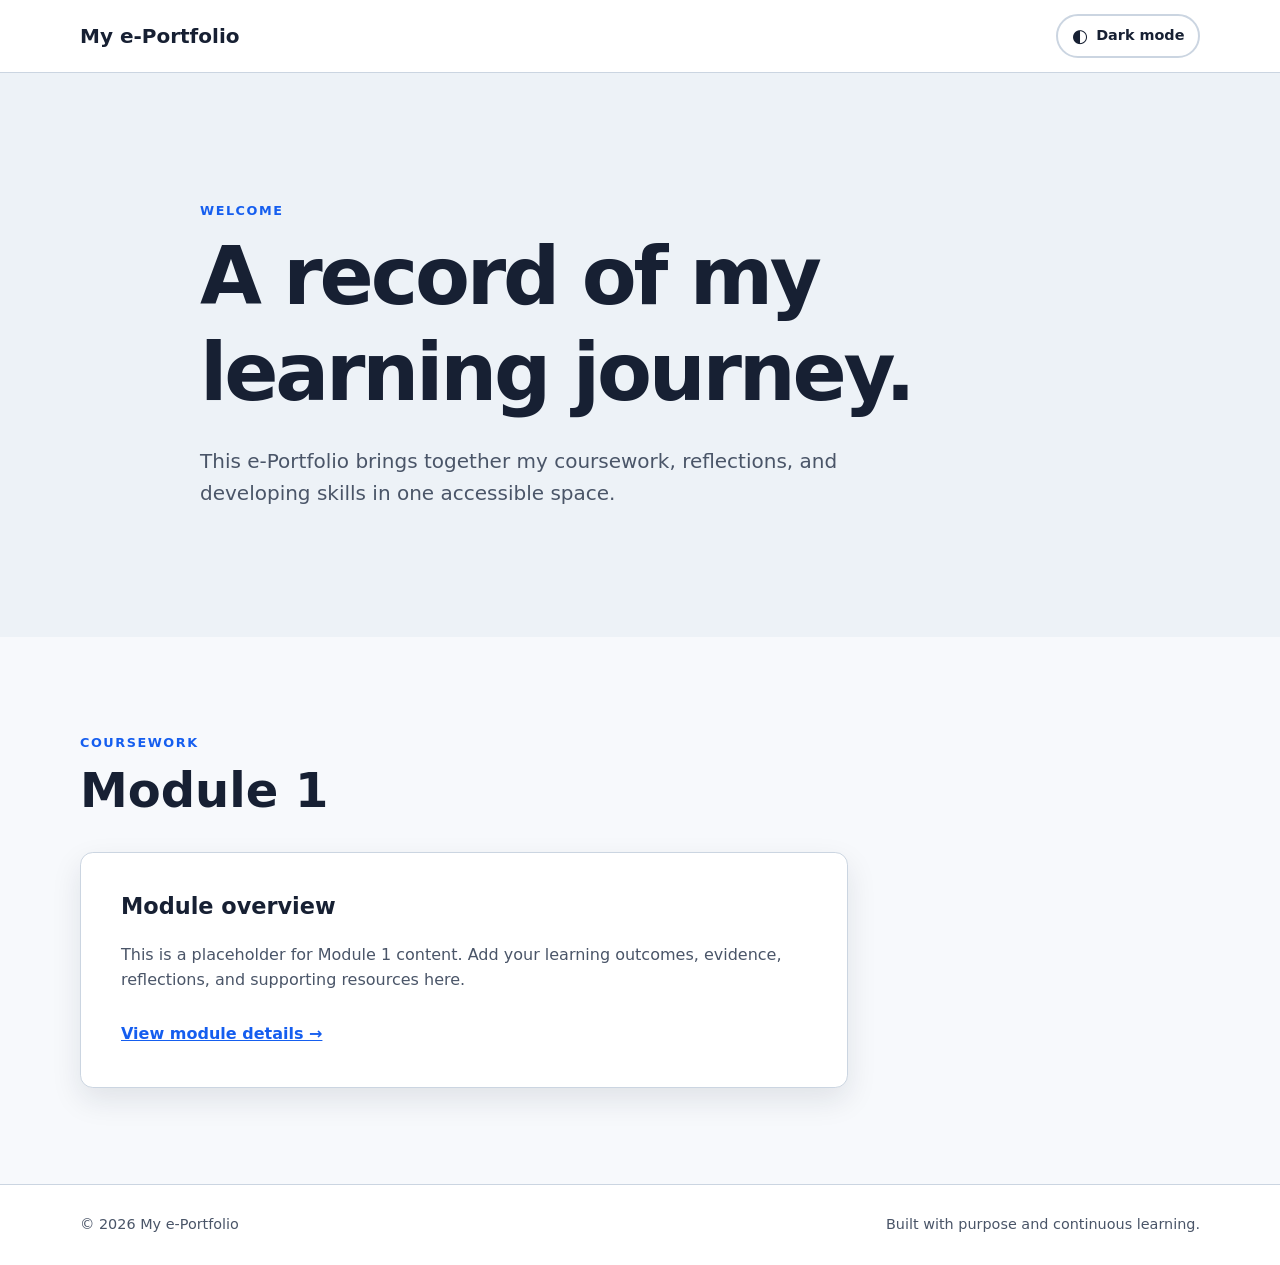
==== index.html @ b946823f "Updating" ====
<!doctype html>
<html lang="en">
  <head>
    <meta charset="utf-8" />
    <meta name="viewport" content="width=device-width, initial-scale=1" />
    <meta
      name="description"
      content="An accessible e-Portfolio documenting learning, projects, and professional growth."
    />
    <title>My e-Portfolio</title>
    <link rel="stylesheet" href="style.css" />
    <script src="script.js" defer></script>
  </head>
  <body>
    <a class="skip-link" href="#main-content">Skip to main content</a>

    <header class="site-header">
      <div class="container header-content">
        <a class="site-title" href="/" aria-label="e-Portfolio home">My e-Portfolio</a>
        <button
          class="theme-toggle"
          type="button"
          aria-pressed="false"
          aria-label="Switch to dark mode"
        >
          <span class="theme-icon" aria-hidden="true">◐</span>
          <span class="theme-label">Dark mode</span>
        </button>
      </div>
    </header>

    <main id="main-content">
      <section class="hero" aria-labelledby="intro-title">
        <div class="container hero-content">
          <p class="eyebrow">Welcome</p>
          <h1 id="intro-title">A record of my learning journey.</h1>
          <p class="hero-summary">
            This e-Portfolio brings together my coursework, reflections, and developing
            skills in one accessible space.
          </p>
        </div>
      </section>

      <section class="portfolio-section" aria-labelledby="module-1-title">
        <div class="container">
          <div class="section-heading">
            <p class="eyebrow">Coursework</p>
            <h2 id="module-1-title">Module 1</h2>
          </div>
          <article class="module-card">
            <h3>Module overview</h3>
            <p>
              This is a placeholder for Module 1 content. Add your learning outcomes,
              evidence, reflections, and supporting resources here.
            </p>
            <a class="text-link" href="#module-1-title">View module details <span aria-hidden="true">→</span></a>
          </article>
        </div>
      </section>
    </main>

    <footer class="site-footer">
      <div class="container footer-content">
        <p>&copy; 2026 My e-Portfolio</p>
        <p>Built with purpose and continuous learning.</p>
      </div>
    </footer>
  </body>
</html>
---- style.css ----
:root {
  color-scheme: light;
  --color-background: #f7f9fc;
  --color-surface: #ffffff;
  --color-surface-muted: #edf2f7;
  --color-text: #172033;
  --color-text-muted: #4a5568;
  --color-primary: #155eef;
  --color-primary-hover: #104dcc;
  --color-border: #cbd5e1;
  --color-focus: #f59e0b;
  --shadow-card: 0 12px 30px rgb(23 32 51 / 10%);
}

[data-theme="dark"] {
  color-scheme: dark;
  --color-background: #111827;
  --color-surface: #1f2937;
  --color-surface-muted: #273449;
  --color-text: #f8fafc;
  --color-text-muted: #cbd5e1;
  --color-primary: #8ab4ff;
  --color-primary-hover: #b2ccff;
  --color-border: #52627a;
  --color-focus: #fbbf24;
  --shadow-card: 0 12px 30px rgb(0 0 0 / 35%);
}

* {
  box-sizing: border-box;
}

html {
  scroll-behavior: smooth;
}

body {
  min-width: 320px;
  margin: 0;
  background: var(--color-background);
  color: var(--color-text);
  font-family: "Segoe UI", system-ui, -apple-system, BlinkMacSystemFont, sans-serif;
  line-height: 1.6;
  transition: background-color 200ms ease, color 200ms ease;
}

a {
  color: var(--color-primary);
}

a:hover {
  color: var(--color-primary-hover);
}

:focus-visible {
  outline: 3px solid var(--color-focus);
  outline-offset: 3px;
}

.container {
  width: min(calc(100% - 2rem), 70rem);
  margin-inline: auto;
}

.skip-link {
  position: absolute;
  top: -4rem;
  left: 1rem;
  z-index: 10;
  padding: 0.65rem 1rem;
  border-radius: 0.4rem;
  background: var(--color-surface);
  color: var(--color-text);
  font-weight: 700;
}

.skip-link:focus {
  top: 1rem;
}

.site-header {
  border-bottom: 1px solid var(--color-border);
  background: var(--color-surface);
}

.header-content,
.footer-content {
  display: flex;
  align-items: center;
  justify-content: space-between;
  gap: 1rem;
  min-height: 4.5rem;
}

.site-title {
  color: var(--color-text);
  font-size: 1.25rem;
  font-weight: 750;
  text-decoration: none;
}

.theme-toggle {
  display: inline-flex;
  align-items: center;
  gap: 0.5rem;
  padding: 0.55rem 0.85rem;
  border: 2px solid var(--color-border);
  border-radius: 999px;
  background: var(--color-surface);
  color: var(--color-text);
  cursor: pointer;
  font: inherit;
  font-size: 0.9rem;
  font-weight: 650;
}

.theme-toggle:hover {
  border-color: var(--color-primary);
  color: var(--color-primary);
}

.theme-icon {
  font-size: 1.15rem;
  line-height: 1;
}

.hero {
  padding: clamp(4rem, 12vw, 8rem) 0;
  background: var(--color-surface-muted);
}

.hero-content {
  max-width: 55rem;
}

.eyebrow {
  margin: 0 0 0.5rem;
  color: var(--color-primary);
  font-size: 0.8rem;
  font-weight: 750;
  letter-spacing: 0.12em;
  text-transform: uppercase;
}

h1,
h2,
h3 {
  line-height: 1.2;
}

h1 {
  max-width: 14ch;
  margin: 0;
  font-size: clamp(2.4rem, 7vw, 5rem);
  letter-spacing: -0.04em;
}

.hero-summary {
  max-width: 42rem;
  margin: 1.5rem 0 0;
  color: var(--color-text-muted);
  font-size: clamp(1.05rem, 2vw, 1.25rem);
}

.portfolio-section {
  padding: clamp(3.5rem, 8vw, 6rem) 0;
}

.section-heading {
  margin-bottom: 2rem;
}

.section-heading h2 {
  margin: 0;
  font-size: clamp(2rem, 5vw, 3rem);
}

.module-card {
  max-width: 48rem;
  padding: clamp(1.5rem, 4vw, 2.5rem);
  border: 1px solid var(--color-border);
  border-radius: 0.8rem;
  background: var(--color-surface);
  box-shadow: var(--shadow-card);
}

.module-card h3 {
  margin-top: 0;
  font-size: 1.4rem;
}

.module-card p {
  color: var(--color-text-muted);
}

.text-link {
  display: inline-block;
  margin-top: 0.75rem;
  font-weight: 700;
}

.site-footer {
  border-top: 1px solid var(--color-border);
  background: var(--color-surface);
  color: var(--color-text-muted);
  font-size: 0.9rem;
}

.footer-content {
  flex-wrap: wrap;
  min-height: 5rem;
}

.footer-content p {
  margin: 0.75rem 0;
}

@media (max-width: 36rem) {
  .header-content {
    align-items: flex-start;
    flex-direction: column;
    justify-content: center;
    padding-block: 1rem;
  }

  .theme-toggle {
    align-self: flex-start;
  }

  .footer-content {
    align-items: flex-start;
    flex-direction: column;
    gap: 0;
    justify-content: center;
  }
}

@media (prefers-reduced-motion: reduce) {
  html {
    scroll-behavior: auto;
  }

  body {
    transition: none;
  }
}
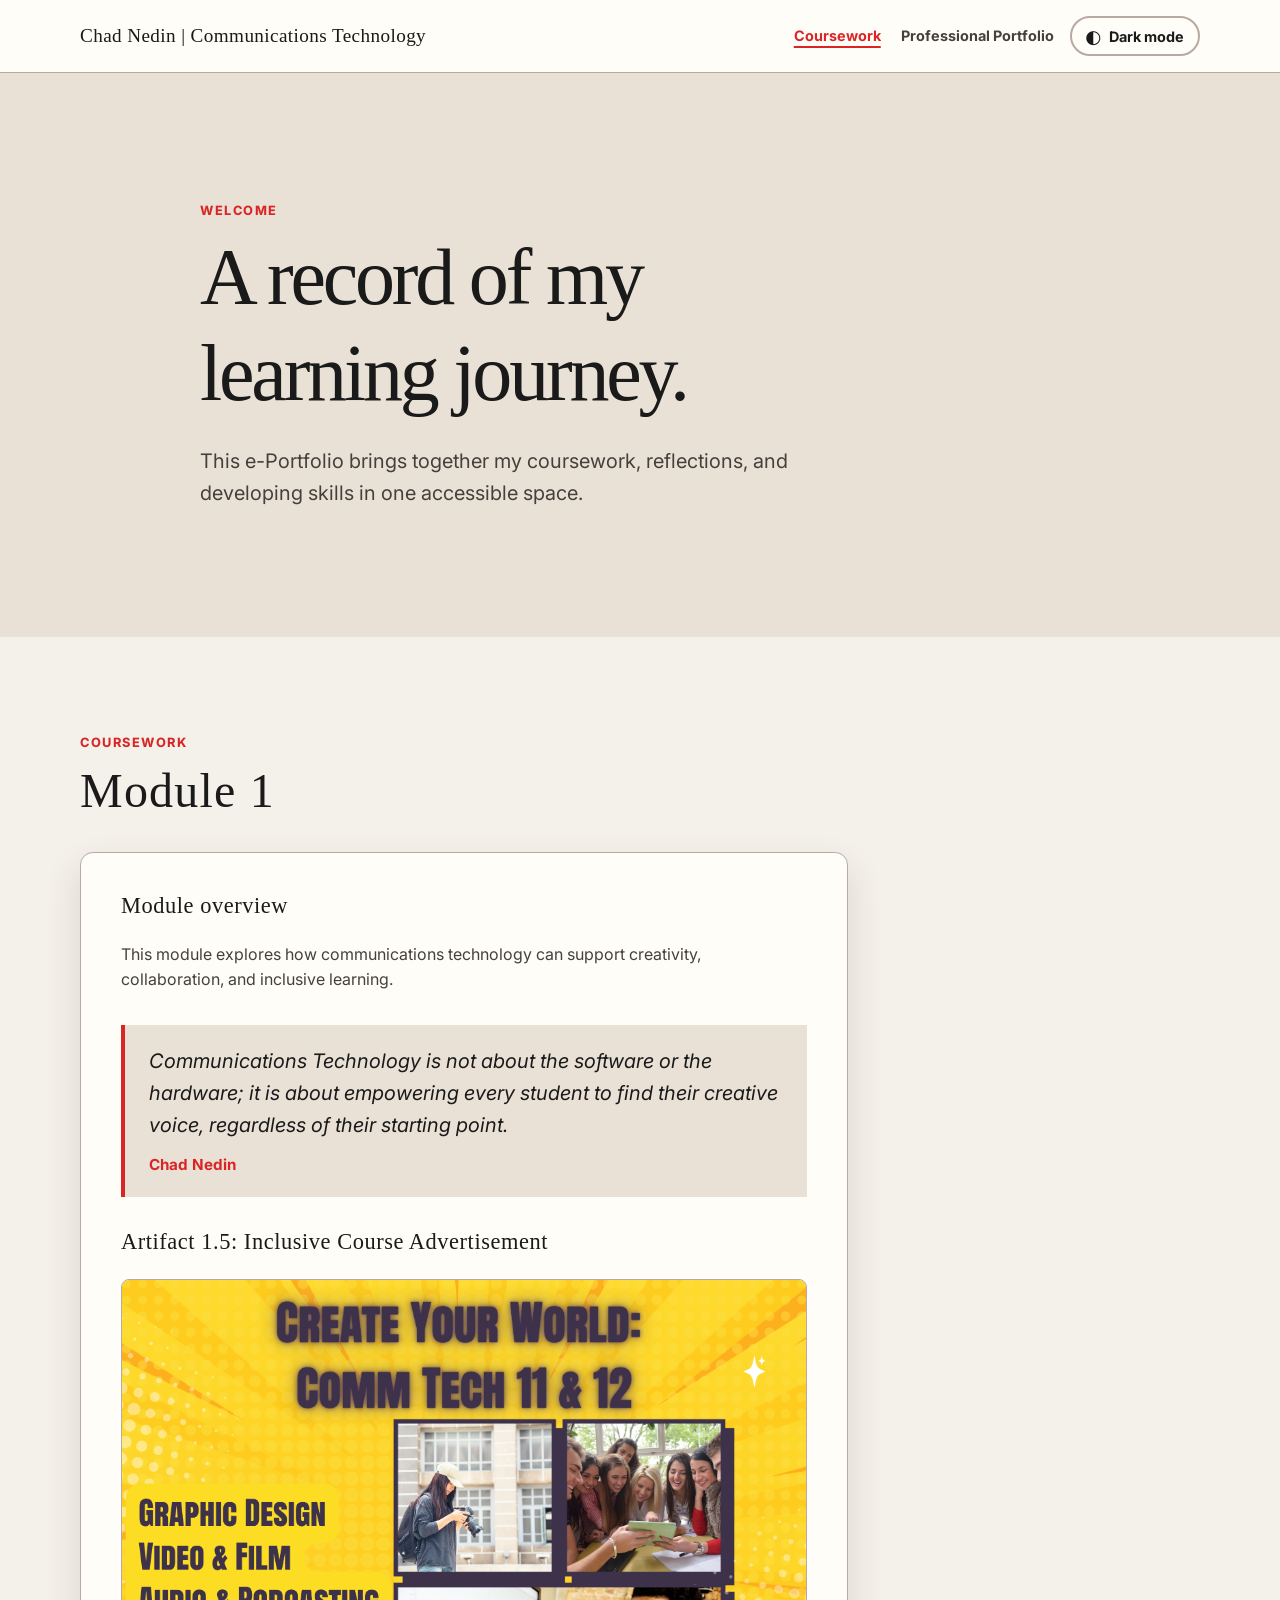
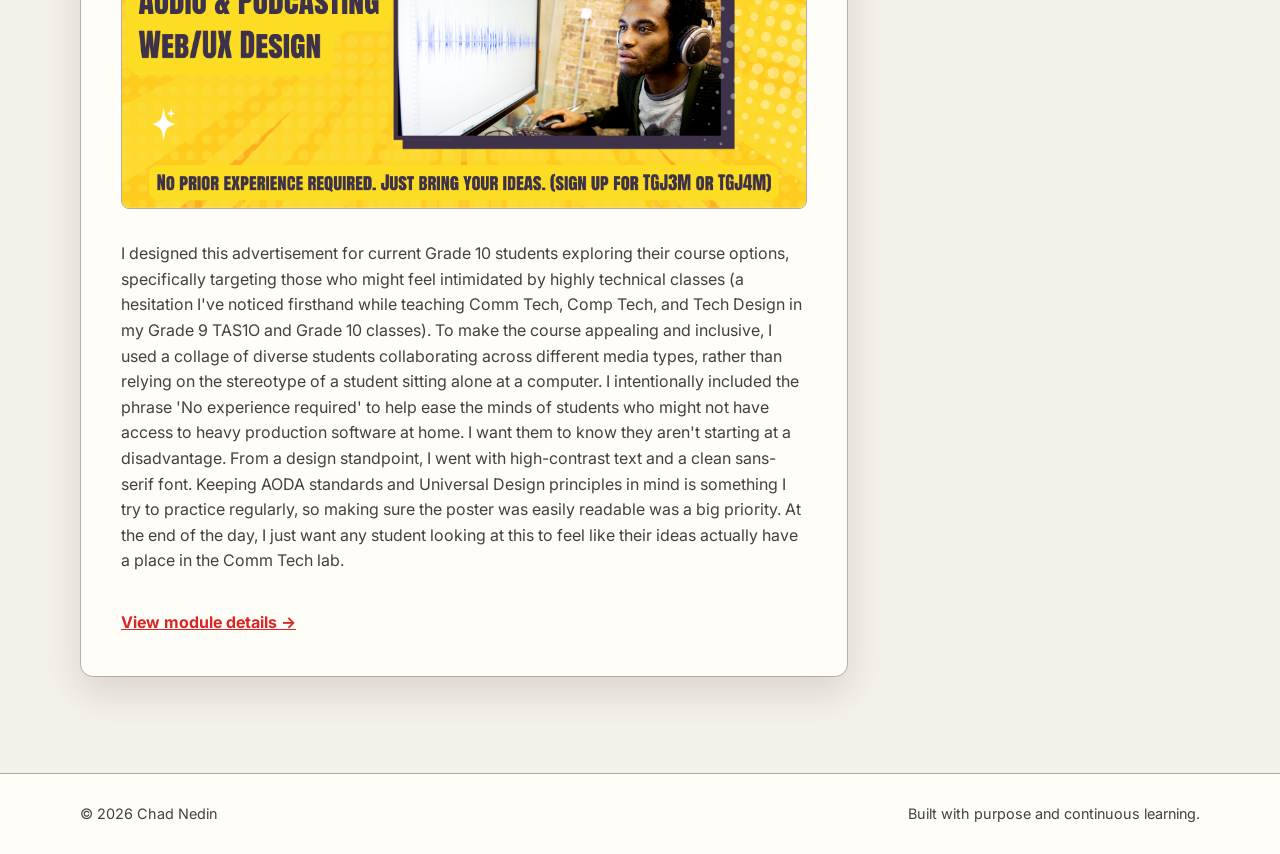
==== commit f8893731: "Upgrade portfolio with professional projects Add professional portfolio navigation, project cards, r" ====
--- a/index.html
+++ b/index.html
@@ -7,7 +7,7 @@
       name="description"
       content="An accessible e-Portfolio documenting learning, projects, and professional growth."
     />
-    <title>My e-Portfolio</title>
+    <title>Chad Nedin | Communications Technology</title>
     <link rel="stylesheet" href="style.css" />
     <script src="script.js" defer></script>
   </head>
@@ -16,7 +16,11 @@
 
     <header class="site-header">
       <div class="container header-content">
-        <a class="site-title" href="/" aria-label="e-Portfolio home">My e-Portfolio</a>
+        <a class="site-title" href="/" aria-label="e-Portfolio home">Chad Nedin | Communications Technology</a>
+        <nav class="site-nav" aria-label="Primary navigation">
+          <a href="index.html" aria-current="page">Coursework</a>
+          <a href="projects.html">Professional Portfolio</a>
+        </nav>
         <button
           class="theme-toggle"
           type="button"
@@ -50,8 +54,42 @@
           <article class="module-card">
             <h3>Module overview</h3>
             <p>
-              This is a placeholder for Module 1 content. Add your learning outcomes,
-              evidence, reflections, and supporting resources here.
+              This module explores how communications technology can support creativity,
+              collaboration, and inclusive learning.
+            </p>
+            <blockquote class="portfolio-quote">
+              <p>
+                Communications Technology is not about the software or the hardware; it
+                is about empowering every student to find their creative voice,
+                regardless of their starting point.
+              </p>
+              <cite>Chad Nedin</cite>
+            </blockquote>
+
+            <h3>Artifact 1.5: Inclusive Course Advertisement</h3>
+            <figure class="artifact">
+              <img
+                src="images/CommTech11and12.png"
+                alt="Inclusive Communications Technology course advertisement showing diverse students collaborating across multiple media types"
+              />
+            </figure>
+            <p class="reflection">
+              I designed this advertisement for current Grade 10 students exploring
+              their course options, specifically targeting those who might feel
+              intimidated by highly technical classes (a hesitation I've noticed
+              firsthand while teaching Comm Tech, Comp Tech, and Tech Design in my
+              Grade 9 TAS1O and Grade 10 classes). To make the course appealing and
+              inclusive, I used a collage of diverse students collaborating across
+              different media types, rather than relying on the stereotype of a
+              student sitting alone at a computer. I intentionally included the phrase
+              'No experience required' to help ease the minds of students who might not
+              have access to heavy production software at home. I want them to know
+              they aren't starting at a disadvantage. From a design standpoint, I went
+              with high-contrast text and a clean sans-serif font. Keeping AODA
+              standards and Universal Design principles in mind is something I try to
+              practice regularly, so making sure the poster was easily readable was a
+              big priority. At the end of the day, I just want any student looking at
+              this to feel like their ideas actually have a place in the Comm Tech lab.
             </p>
             <a class="text-link" href="#module-1-title">View module details <span aria-hidden="true">→</span></a>
           </article>
@@ -61,7 +99,7 @@
 
     <footer class="site-footer">
       <div class="container footer-content">
-        <p>&copy; 2026 My e-Portfolio</p>
+        <p>&copy; 2026 Chad Nedin</p>
         <p>Built with purpose and continuous learning.</p>
       </div>
     </footer>
--- a/style.css
+++ b/style.css
@@ -1,28 +1,34 @@
+@import url("https://fonts.googleapis.com/css2?family=Inter:wght@400;500;600;700&family=Permanent+Marker&display=swap");
+
 :root {
   color-scheme: light;
-  --color-background: #f7f9fc;
-  --color-surface: #ffffff;
-  --color-surface-muted: #edf2f7;
-  --color-text: #172033;
-  --color-text-muted: #4a5568;
-  --color-primary: #155eef;
-  --color-primary-hover: #104dcc;
-  --color-border: #cbd5e1;
-  --color-focus: #f59e0b;
-  --shadow-card: 0 12px 30px rgb(23 32 51 / 10%);
+  --font-body: "Inter", system-ui, sans-serif;
+  --font-display: "Permanent Marker", cursive;
+  --color-background: #f4f1ea;
+  --color-surface: #fffdf8;
+  --color-surface-muted: #e9e1d6;
+  --color-text: #1a1a1a;
+  --color-text-muted: #45403b;
+  --color-primary: #d92525;
+  --color-primary-hover: #a91919;
+  --color-border: #b8aaa0;
+  --color-focus: #8b1e1e;
+  --color-quote-border: #d92525;
+  --shadow-card: 0 16px 36px rgb(70 45 30 / 14%);
 }
 
 [data-theme="dark"] {
   color-scheme: dark;
-  --color-background: #111827;
-  --color-surface: #1f2937;
-  --color-surface-muted: #273449;
-  --color-text: #f8fafc;
-  --color-text-muted: #cbd5e1;
-  --color-primary: #8ab4ff;
-  --color-primary-hover: #b2ccff;
-  --color-border: #52627a;
-  --color-focus: #fbbf24;
+  --color-background: #0d0814;
+  --color-surface: #17111f;
+  --color-surface-muted: #24192e;
+  --color-text: #e0dce3;
+  --color-text-muted: #c2bac8;
+  --color-primary: #ccff00;
+  --color-primary-hover: #e2ff75;
+  --color-border: #5d4d68;
+  --color-focus: #ffd166;
+  --color-quote-border: #ccff00;
   --shadow-card: 0 12px 30px rgb(0 0 0 / 35%);
 }
 
@@ -37,9 +43,9 @@
 body {
   min-width: 320px;
   margin: 0;
-  background: var(--color-background);
+  background-color: var(--color-background);
   color: var(--color-text);
-  font-family: "Segoe UI", system-ui, -apple-system, BlinkMacSystemFont, sans-serif;
+  font-family: var(--font-body);
   line-height: 1.6;
   transition: background-color 200ms ease, color 200ms ease;
 }
@@ -92,10 +98,33 @@
   min-height: 4.5rem;
 }
 
+.site-nav {
+  display: flex;
+  align-items: center;
+  gap: 1.25rem;
+  margin-left: auto;
+}
+
+.site-nav a {
+  color: var(--color-text-muted);
+  font-size: 0.9rem;
+  font-weight: 700;
+  text-decoration: none;
+}
+
+.site-nav a:hover,
+.site-nav a[aria-current="page"] {
+  color: var(--color-primary);
+  text-decoration: underline;
+  text-decoration-thickness: 2px;
+  text-underline-offset: 0.3rem;
+}
+
 .site-title {
   color: var(--color-text);
-  font-size: 1.25rem;
-  font-weight: 750;
+  font-family: var(--font-display);
+  font-size: 1.2rem;
+  letter-spacing: 0.02em;
   text-decoration: none;
 }
 
@@ -109,14 +138,18 @@
   background: var(--color-surface);
   color: var(--color-text);
   cursor: pointer;
-  font: inherit;
+  font-family: var(--font-body);
   font-size: 0.9rem;
-  font-weight: 650;
+  font-weight: 700;
+  transition: border-color 200ms ease, color 200ms ease, box-shadow 200ms ease,
+    transform 200ms ease;
 }
 
 .theme-toggle:hover {
   border-color: var(--color-primary);
   color: var(--color-primary);
+  box-shadow: 0 0 0.9rem color-mix(in srgb, var(--color-primary) 35%, transparent);
+  transform: translateY(-2px);
 }
 
 .theme-icon {
@@ -145,6 +178,9 @@
 h1,
 h2,
 h3 {
+  font-family: var(--font-display);
+  font-weight: 400;
+  letter-spacing: 0.025em;
   line-height: 1.2;
 }
 
@@ -166,6 +202,124 @@
   padding: clamp(3.5rem, 8vw, 6rem) 0;
 }
 
+.projects-section {
+  padding: clamp(3.5rem, 8vw, 6rem) 0;
+}
+
+.projects-section h1 {
+  max-width: 18ch;
+  margin: 0 0 3rem;
+  font-size: clamp(2.5rem, 7vw, 5rem);
+}
+
+.projects-grid {
+  display: grid;
+  grid-template-columns: repeat(2, minmax(0, 1fr));
+  gap: 1.5rem;
+}
+
+.project-card {
+  position: relative;
+  overflow: hidden;
+  padding: clamp(1.5rem, 4vw, 2.5rem);
+  border: 2px solid var(--color-border);
+  border-radius: 0.8rem;
+  background: var(--color-surface);
+  box-shadow: var(--shadow-card);
+  transition: border-color 200ms ease, box-shadow 200ms ease, transform 200ms ease;
+}
+
+.project-card::after {
+  position: absolute;
+  right: -2rem;
+  bottom: -2rem;
+  width: 6rem;
+  height: 6rem;
+  border: 3px solid var(--color-primary);
+  border-radius: 50%;
+  content: "";
+  opacity: 0;
+  transition: opacity 200ms ease, transform 200ms ease;
+}
+
+.project-card:hover {
+  border-color: var(--color-primary);
+  box-shadow: 0 0 1.25rem color-mix(in srgb, var(--color-primary) 28%, transparent);
+  transform: translateY(-5px) rotate(-0.25deg);
+}
+
+.project-card:hover::after {
+  opacity: 0.8;
+  transform: scale(1.35) rotate(20deg);
+}
+
+.project-card-wide {
+  grid-column: 1 / -1;
+}
+
+.project-number {
+  margin: 0 0 0.75rem;
+  color: var(--color-primary);
+  font-family: var(--font-display);
+  font-size: 1.2rem;
+}
+
+.project-card h2 {
+  margin-top: 0;
+  font-size: clamp(1.5rem, 3vw, 2.2rem);
+}
+
+.project-links {
+  margin: 1.5rem 0 0;
+  padding-left: 1.25rem;
+}
+
+.project-links li + li {
+  margin-top: 0.5rem;
+}
+
+.project-links a {
+  font-weight: 700;
+}
+
+.video-wrapper {
+  position: relative;
+  width: 100%;
+  margin: 1.5rem 0;
+  overflow: hidden;
+  aspect-ratio: 16 / 9;
+  border: 1px solid var(--color-border);
+  border-radius: 0.5rem;
+  background: #000;
+}
+
+.video-wrapper iframe {
+  position: absolute;
+  inset: 0;
+  width: 100%;
+  height: 100%;
+  border: 0;
+}
+
+.video-fallback {
+  margin: -0.75rem 0 1.5rem;
+  color: var(--color-text-muted);
+  font-size: 0.9rem;
+}
+
+.project-description h3 {
+  margin-bottom: 0.5rem;
+  font-size: clamp(1.25rem, 2.5vw, 1.7rem);
+}
+
+.project-description ul {
+  padding-left: 1.5rem;
+}
+
+.project-description li + li {
+  margin-top: 0.35rem;
+}
+
 .section-heading {
   margin-bottom: 2rem;
 }
@@ -191,6 +345,46 @@
 
 .module-card p {
   color: var(--color-text-muted);
+}
+
+.portfolio-quote {
+  margin: 2rem 0;
+  padding: 1.25rem 1.5rem;
+  border-left: 4px solid var(--color-quote-border);
+  background: var(--color-surface-muted);
+  color: var(--color-text);
+  font-size: clamp(1.05rem, 2vw, 1.25rem);
+}
+
+.portfolio-quote p {
+  margin: 0;
+  color: inherit;
+  font-style: italic;
+}
+
+.portfolio-quote cite {
+  display: block;
+  margin-top: 0.75rem;
+  color: var(--color-primary);
+  font-size: 0.95rem;
+  font-style: normal;
+  font-weight: 700;
+}
+
+.artifact {
+  margin: 1rem 0 2rem;
+}
+
+.artifact img {
+  display: block;
+  width: 100%;
+  height: auto;
+  border: 1px solid var(--color-border);
+  border-radius: 0.5rem;
+}
+
+.reflection {
+  margin-bottom: 1.5rem;
 }
 
 .text-link {
@@ -227,6 +421,20 @@
     align-self: flex-start;
   }
 
+  .site-nav {
+    flex-wrap: wrap;
+    gap: 0.75rem 1rem;
+    margin-left: 0;
+  }
+
+  .projects-grid {
+    grid-template-columns: 1fr;
+  }
+
+  .project-card-wide {
+    grid-column: auto;
+  }
+
   .footer-content {
     align-items: flex-start;
     flex-direction: column;
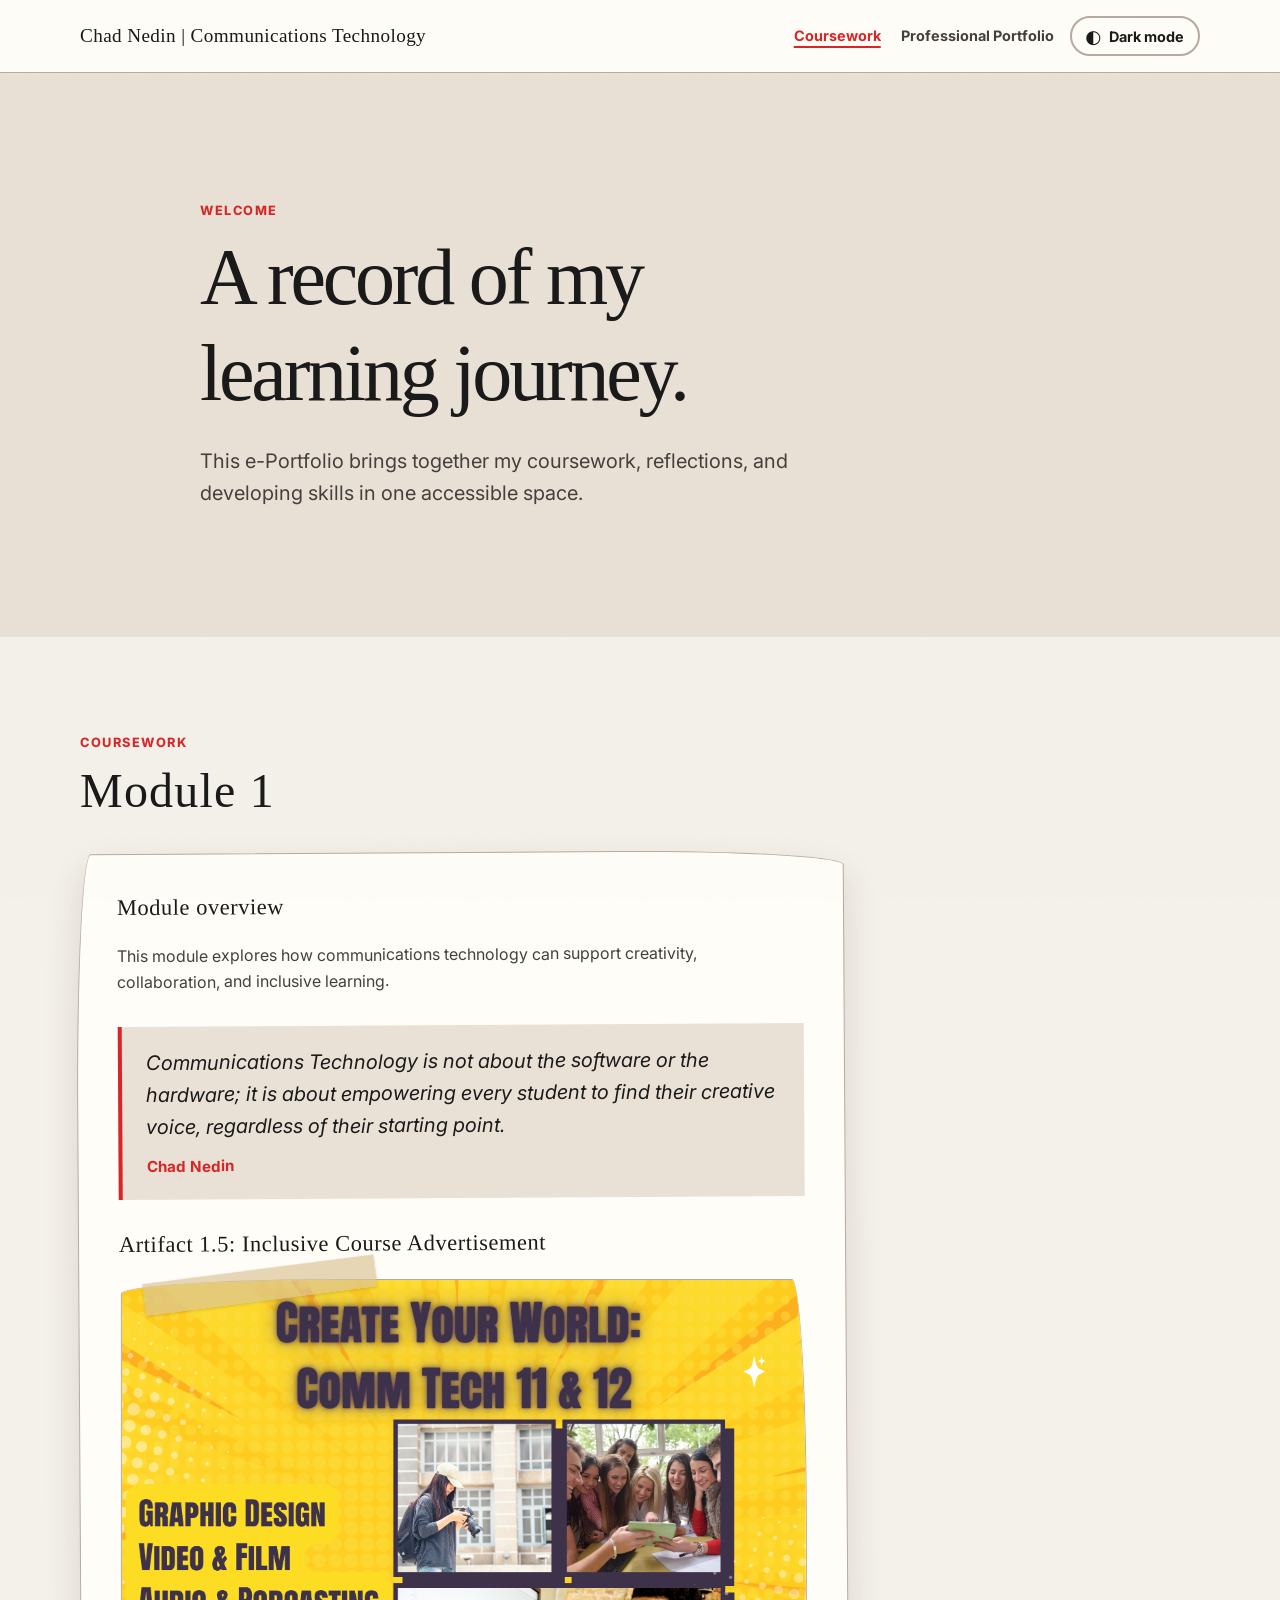
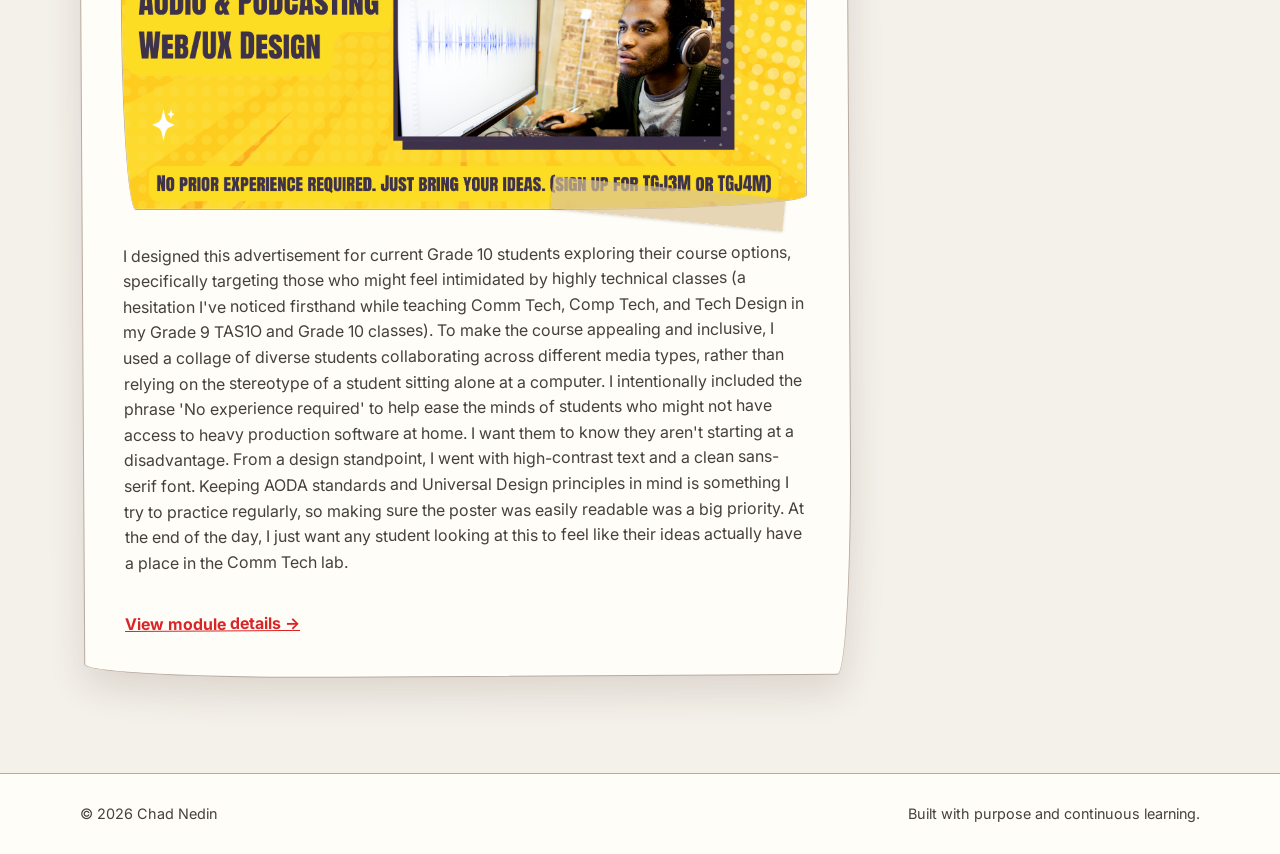
==== commit 5317efcf: "Add interactive mixed-media effects Add masking tape, custom ink cursors, click splatters, and scrol" ====
--- a/index.html
+++ b/index.html
@@ -67,7 +67,7 @@
             </blockquote>
 
             <h3>Artifact 1.5: Inclusive Course Advertisement</h3>
-            <figure class="artifact">
+            <figure class="artifact taped-image">
               <img
                 src="images/CommTech11and12.png"
                 alt="Inclusive Communications Technology course advertisement showing diverse students collaborating across multiple media types"
--- a/style.css
+++ b/style.css
@@ -15,6 +15,8 @@
   --color-focus: #8b1e1e;
   --color-quote-border: #d92525;
   --shadow-card: 0 16px 36px rgb(70 45 30 / 14%);
+  --texture-blend: multiply;
+  --ink-splatter: url("data:image/svg+xml,%3Csvg xmlns='http://www.w3.org/2000/svg' viewBox='0 0 240 180'%3E%3Cg fill='%23d92525'%3E%3Cellipse cx='120' cy='91' rx='58' ry='34'/%3E%3Ccircle cx='39' cy='39' r='12'/%3E%3Ccircle cx='199' cy='35' r='8'/%3E%3Ccircle cx='213' cy='137' r='14'/%3E%3Ccircle cx='26' cy='142' r='6'/%3E%3Cpath d='M72 31l10 19-17 11zm95 111l-12-19 20-5zM31 91l22-7-8 19z'/%3E%3C/g%3E%3C/svg%3E");
 }
 
 [data-theme="dark"] {
@@ -30,6 +32,8 @@
   --color-focus: #ffd166;
   --color-quote-border: #ccff00;
   --shadow-card: 0 12px 30px rgb(0 0 0 / 35%);
+  --texture-blend: overlay;
+  --ink-splatter: url("data:image/svg+xml,%3Csvg xmlns='http://www.w3.org/2000/svg' viewBox='0 0 240 180'%3E%3Cg fill='%23ccff00'%3E%3Cellipse cx='120' cy='91' rx='58' ry='34'/%3E%3Ccircle cx='39' cy='39' r='12'/%3E%3Ccircle cx='199' cy='35' r='8'/%3E%3Ccircle cx='213' cy='137' r='14'/%3E%3Ccircle cx='26' cy='142' r='6'/%3E%3Cpath d='M72 31l10 19-17 11zm95 111l-12-19 20-5zM31 91l22-7-8 19z'/%3E%3C/g%3E%3C/svg%3E");
 }
 
 * {
@@ -40,22 +44,58 @@
   scroll-behavior: smooth;
 }
 
+::selection {
+  background: var(--color-primary);
+  color: #fff;
+}
+
+[data-theme="dark"] ::selection {
+  color: #0d0814;
+}
+
 body {
+  position: relative;
   min-width: 320px;
   margin: 0;
   background-color: var(--color-background);
   color: var(--color-text);
+  cursor: url("data:image/svg+xml,%3Csvg xmlns='http://www.w3.org/2000/svg' width='32' height='32' viewBox='0 0 32 32'%3E%3Cpath fill='%231a1a1a' d='M6 4c-2 3 1 5 3 7-2 4-1 8 3 9 2 1 3-1 4-3 2 3 5 4 7 1 2-3-1-5-4-6 3-3 1-7-2-7-2 0-3 1-4 3-2-2-5-6-7-4z'/%3E%3C/svg%3E") 4 4, auto;
   font-family: var(--font-body);
   line-height: 1.6;
   transition: background-color 200ms ease, color 200ms ease;
 }
 
+body::before {
+  position: fixed;
+  inset: 0;
+  z-index: 20;
+  background-image: url("data:image/svg+xml,%3Csvg xmlns='http://www.w3.org/2000/svg' width='180' height='180' viewBox='0 0 180 180'%3E%3Cfilter id='grain'%3E%3CfeTurbulence type='fractalNoise' baseFrequency='.82' numOctaves='4' stitchTiles='stitch'/%3E%3C/filter%3E%3Crect width='100%25' height='100%25' filter='url(%23grain)' opacity='.2'/%3E%3C/svg%3E");
+  content: "";
+  mix-blend-mode: var(--texture-blend);
+  opacity: 0.14;
+  pointer-events: none;
+}
+
 a {
   color: var(--color-primary);
+  cursor: url("data:image/svg+xml,%3Csvg xmlns='http://www.w3.org/2000/svg' width='32' height='32' viewBox='0 0 32 32'%3E%3Cpath fill='%23d92525' d='M7 5c-1 4 3 5 5 7l-3 11c0 3 4 4 5 1l3-9c2 3 6 2 7-1 1-3-3-4-5-5-2-3-6-6-8-4-1 0-2 0-4 0z'/%3E%3C/svg%3E") 4 4, pointer;
 }
 
 a:hover {
   color: var(--color-primary-hover);
+}
+
+button,
+button:hover,
+a:hover {
+  cursor: url("data:image/svg+xml,%3Csvg xmlns='http://www.w3.org/2000/svg' width='32' height='32' viewBox='0 0 32 32'%3E%3Cpath fill='%23d92525' d='M7 5c-1 4 3 5 5 7l-3 11c0 3 4 4 5 1l3-9c2 3 6 2 7-1 1-3-3-4-5-5-2-3-6-6-8-4-1 0-2 0-4 0z'/%3E%3C/svg%3E") 4 4, pointer;
+}
+
+[data-theme="dark"] a,
+[data-theme="dark"] button,
+[data-theme="dark"] button:hover,
+[data-theme="dark"] a:hover {
+  cursor: url("data:image/svg+xml,%3Csvg xmlns='http://www.w3.org/2000/svg' width='32' height='32' viewBox='0 0 32 32'%3E%3Cpath fill='%23ccff00' d='M7 5c-1 4 3 5 5 7l-3 11c0 3 4 4 5 1l3-9c2 3 6 2 7-1 1-3-3-4-5-5-2-3-6-6-8-4-1 0-2 0-4 0z'/%3E%3C/svg%3E") 4 4, pointer;
 }
 
 :focus-visible {
@@ -120,6 +160,12 @@
   text-underline-offset: 0.3rem;
 }
 
+.site-nav a:hover,
+.theme-toggle:hover,
+.text-link:hover {
+  animation: jitter 0.3s infinite;
+}
+
 .site-title {
   color: var(--color-text);
   font-family: var(--font-display);
@@ -129,6 +175,9 @@
 }
 
 .theme-toggle {
+  position: relative;
+  z-index: 0;
+  overflow: visible;
   display: inline-flex;
   align-items: center;
   gap: 0.5rem;
@@ -145,6 +194,30 @@
     transform 200ms ease;
 }
 
+.theme-toggle::before,
+.project-card::before {
+  position: absolute;
+  z-index: 0;
+  inset: -2rem;
+  background: var(--ink-splatter) center / 100% 100% no-repeat;
+  content: "";
+  opacity: 0;
+  pointer-events: none;
+  transform: scale(0.8);
+  transition: opacity 200ms ease, transform 200ms ease;
+}
+
+.theme-toggle:hover::before,
+.project-card:hover::before {
+  opacity: 0.2;
+  transform: scale(1);
+}
+
+.theme-toggle > * {
+  position: relative;
+  z-index: 1;
+}
+
 .theme-toggle:hover {
   border-color: var(--color-primary);
   color: var(--color-primary);
@@ -184,6 +257,25 @@
   line-height: 1.2;
 }
 
+@keyframes jitter {
+  0%,
+  100% {
+    transform: translate(0, 0);
+  }
+
+  25% {
+    transform: translate(1px, -1px);
+  }
+
+  50% {
+    transform: translate(-1px, 1px);
+  }
+
+  75% {
+    transform: translate(2px, 0);
+  }
+}
+
 h1 {
   max-width: 14ch;
   margin: 0;
@@ -223,10 +315,72 @@
   overflow: hidden;
   padding: clamp(1.5rem, 4vw, 2.5rem);
   border: 2px solid var(--color-border);
-  border-radius: 0.8rem;
+  border-radius: 255px 15px 225px 15px / 15px 225px 15px 255px;
   background: var(--color-surface);
   box-shadow: var(--shadow-card);
   transition: border-color 200ms ease, box-shadow 200ms ease, transform 200ms ease;
+}
+
+.ink-splatter {
+  position: absolute;
+  z-index: 30;
+  width: 3rem;
+  height: 3rem;
+  margin: -1.5rem 0 0 -1.5rem;
+  background: var(--ink-splatter) center / contain no-repeat;
+  pointer-events: none;
+  animation: splatter-pop 0.5s ease-out forwards;
+}
+
+@keyframes splatter-pop {
+  from {
+    opacity: 0.9;
+    transform: scale(0.45) rotate(-10deg);
+  }
+
+  to {
+    opacity: 0;
+    transform: scale(1.15) rotate(12deg);
+  }
+}
+
+.stamp-hidden {
+  opacity: 0;
+  transform: scale(1.5);
+}
+
+.stamp-visible {
+  opacity: 1;
+  transform: scale(1);
+  transition: opacity 180ms ease-out, transform 320ms cubic-bezier(0.16, 1.3, 0.3, 1);
+}
+
+.taped-image {
+  position: relative;
+}
+
+.taped-image::before,
+.taped-image::after {
+  position: absolute;
+  z-index: 2;
+  width: 34%;
+  height: clamp(1.25rem, 4vw, 2rem);
+  background: rgb(218 196 153 / 68%);
+  box-shadow: 0 1px 3px rgb(55 42 25 / 18%);
+  content: "";
+  pointer-events: none;
+}
+
+.taped-image::before {
+  top: -0.7rem;
+  left: 1.5rem;
+  transform: rotate(-7deg);
+}
+
+.taped-image::after {
+  right: 1.5rem;
+  bottom: -0.7rem;
+  transform: rotate(6deg);
 }
 
 .project-card::after {
@@ -242,6 +396,19 @@
   transition: opacity 200ms ease, transform 200ms ease;
 }
 
+.project-card > * {
+  position: relative;
+  z-index: 1;
+}
+
+.project-card:nth-child(2) {
+  transform: rotate(0.4deg);
+}
+
+.project-card:nth-child(3) {
+  transform: rotate(-0.3deg);
+}
+
 .project-card:hover {
   border-color: var(--color-primary);
   box-shadow: 0 0 1.25rem color-mix(in srgb, var(--color-primary) 28%, transparent);
@@ -289,7 +456,7 @@
   overflow: hidden;
   aspect-ratio: 16 / 9;
   border: 1px solid var(--color-border);
-  border-radius: 0.5rem;
+  border-radius: 12px 255px 15px 225px / 225px 15px 255px 15px;
   background: #000;
 }
 
@@ -333,9 +500,10 @@
   max-width: 48rem;
   padding: clamp(1.5rem, 4vw, 2.5rem);
   border: 1px solid var(--color-border);
-  border-radius: 0.8rem;
+  border-radius: 15px 225px 15px 255px / 255px 15px 225px 15px;
   background: var(--color-surface);
   box-shadow: var(--shadow-card);
+  transform: rotate(-0.35deg);
 }
 
 .module-card h3 {
@@ -380,7 +548,8 @@
   width: 100%;
   height: auto;
   border: 1px solid var(--color-border);
-  border-radius: 0.5rem;
+  border-radius: 225px 15px 255px 15px / 15px 255px 15px 225px;
+  transform: rotate(0.35deg);
 }
 
 .reflection {
@@ -451,4 +620,22 @@
   body {
     transition: none;
   }
-}
+
+  .ink-splatter {
+    display: none;
+    animation: none;
+  }
+
+  .stamp-hidden,
+  .stamp-visible {
+    opacity: 1;
+    transform: none;
+    transition: none;
+  }
+
+  .site-nav a:hover,
+  .theme-toggle:hover,
+  .text-link:hover {
+    animation: none;
+  }
+}
